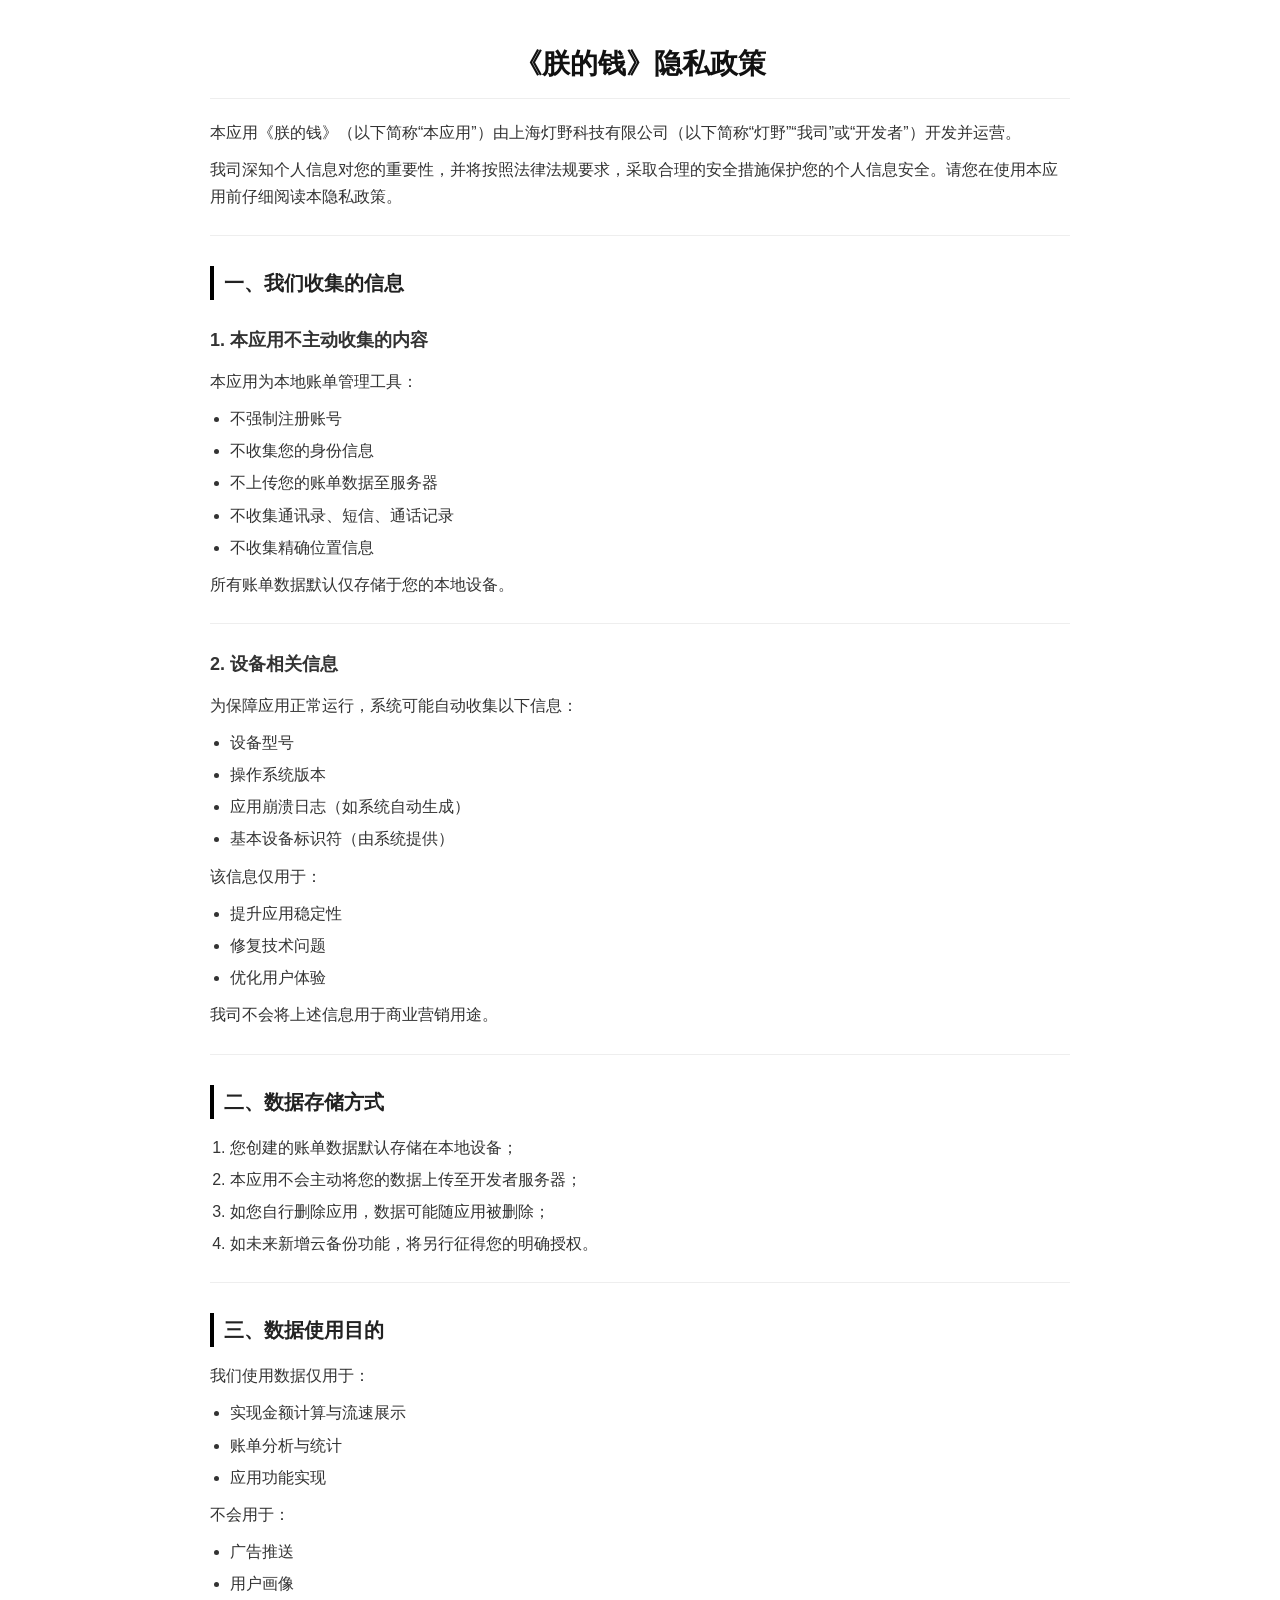
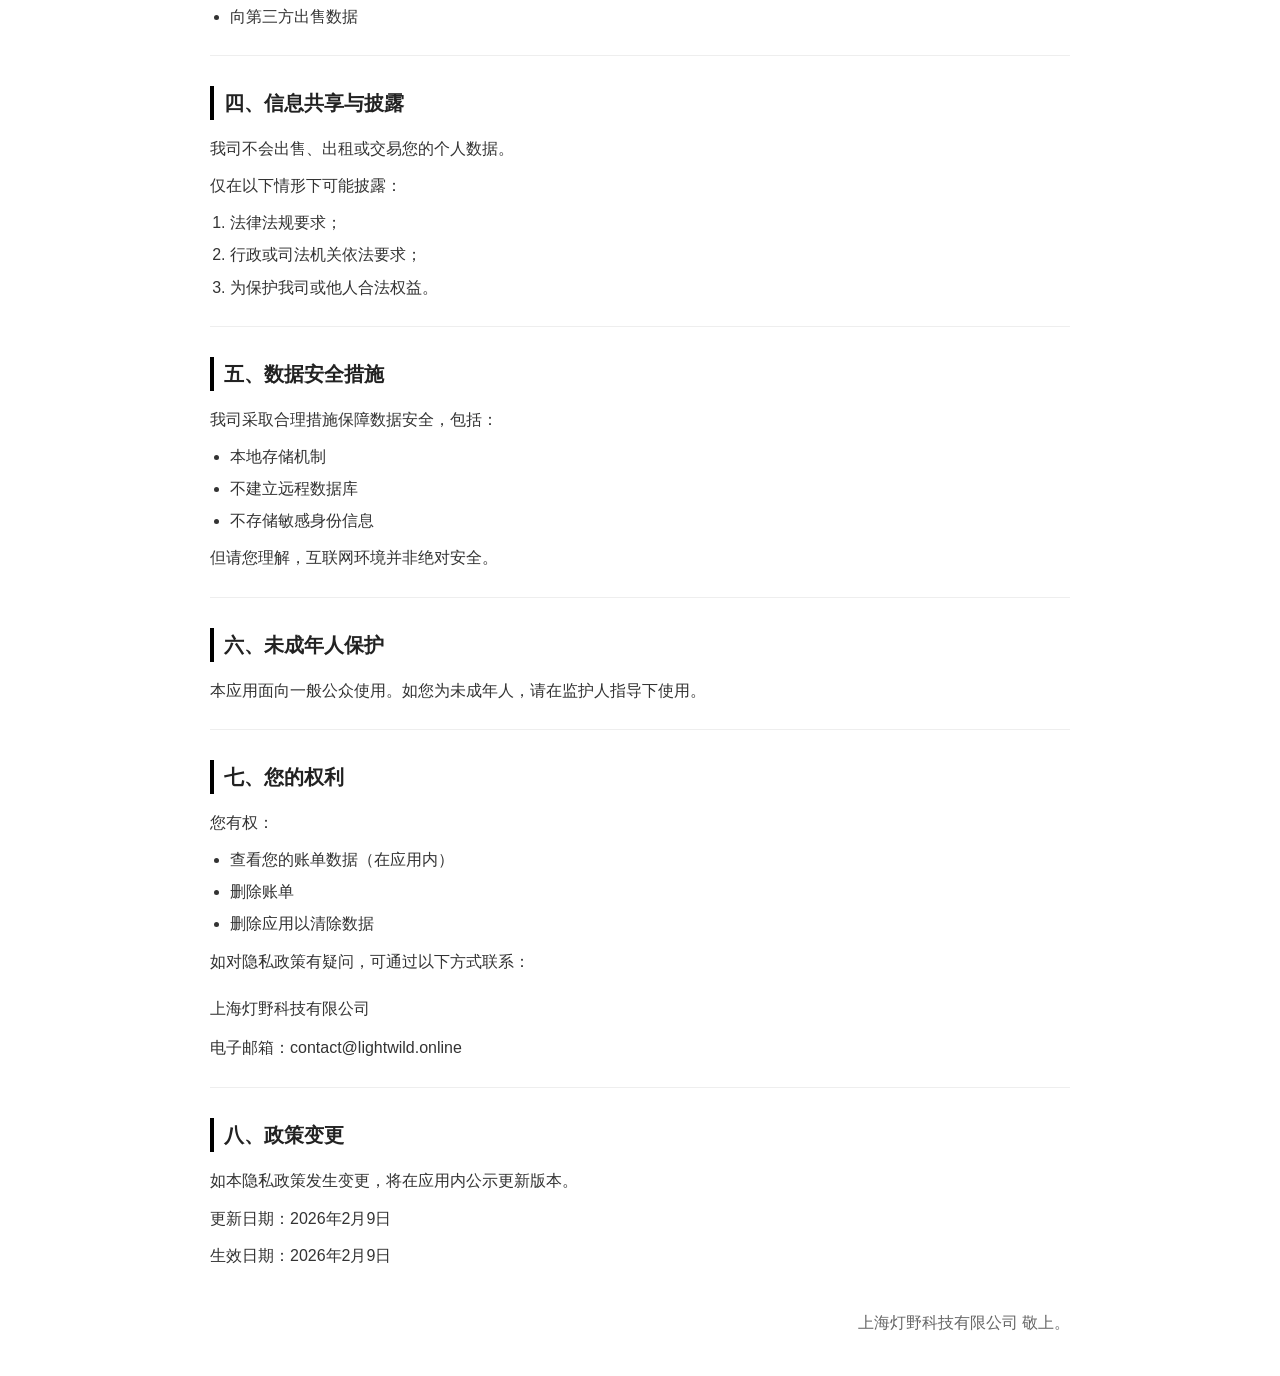
==== privacy.html @ 765c6512 "Create privacy.html" ====
<!DOCTYPE html>
<html lang="zh-CN">

<head>

    <meta charset="UTF-8">

    <meta name="viewport" content="width=device-width, initial-scale=1.0">

    <title>《朕的钱》隐私政策</title>

    <!-- 适配苹果审核要求，移动端兼容 -->

    <meta name="apple-mobile-web-app-capable" content="yes">

    <style>

        * {

            margin: 0;

 padding: 0;

            box-sizing: border-box;

            font-family: -apple-system, BlinkMacSystemFont, "Segoe UI", Roboto, sans-serif;

        }

        body {

            max-width: 900px;

            margin: 40px auto;

            padding: 0 20px;

            line-height: 1.7;

            color: #333;

        }

        h1 {

            font-size: 28px;

            margin-bottom: 20px;

            color: #111;

            border-bottom: 1px solid #eee;

            padding-bottom: 10px;

            text-align: center;

        }

        h2 {

            font-size: 20px;

            margin: 30px 0 15px;

            color: #222;

            border-left: 4px solid #000;

            padding-left: 10px;

        }

        h3 {

            font-size: 18px;

            margin: 25px 0 12px;

            color: #333;

        }

        p {

            margin: 10px 0;

            font-size: 16px;

        }

        ul, ol {

            margin: 10px 0 10px 20px;

            font-size: 16px;

        }

        li {

            margin: 5px 0;

        }

        .divider {

            border: none;

            border-top: 1px solid #eee;

            margin: 25px 0;

        }

        .contact {

            margin-top: 20px;

            line-height: 1.8;

        }

        .footer {

            margin-top: 40px;

            text-align: right;

            color: #666;

        }

    </style>

</head>

<body>

    <h1>《朕的钱》隐私政策</h1>

    <p>本应用《朕的钱》（以下简称“本应用”）由上海灯野科技有限公司（以下简称“灯野”“我司”或“开发者”）开发并运营。</p>

    <p>我司深知个人信息对您的重要性，并将按照法律法规要求，采取合理的安全措施保护您的个人信息安全。请您在使用本应用前仔细阅读本隐私政策。</p>

    <hr class="divider">

    <h2>一、我们收集的信息</h2>

    <h3>1. 本应用不主动收集的内容</h3>

    <p>本应用为本地账单管理工具：</p>

    <ul>

        <li>不强制注册账号</li>

        <li>不收集您的身份信息</li>

        <li>不上传您的账单数据至服务器</li>

        <li>不收集通讯录、短信、通话记录</li>

        <li>不收集精确位置信息</li>

    </ul>

<p>所有账单数据默认仅存储于您的本地设备。</p>

    <hr class="divider">

    <h3>2. 设备相关信息</h3>

    <p>为保障应用正常运行，系统可能自动收集以下信息：</p>

    <ul>

        <li>设备型号</li>

        <li>操作系统版本</li>

        <li>应用崩溃日志（如系统自动生成）</li>

        <li>基本设备标识符（由系统提供）</li>

    </ul>

    <p>该信息仅用于：</p>

    <ul>

        <li>提升应用稳定性</li>

<li>修复技术问题</li>

        <li>优化用户体验</li>

    </ul>

    <p>我司不会将上述信息用于商业营销用途。</p>

    <hr class="divider">

    <h2>二、数据存储方式</h2>

    <ol>

        <li>您创建的账单数据默认存储在本地设备；</li>

        <li>本应用不会主动将您的数据上传至开发者服务器；</li>

        <li>如您自行删除应用，数据可能随应用被删除；</li>

        <li>如未来新增云备份功能，将另行征得您的明确授权。</li>

    </ol>

<hr class="divider">

    <h2>三、数据使用目的</h2>

    <p>我们使用数据仅用于：</p>

    <ul>

        <li>实现金额计算与流速展示</li>

        <li>账单分析与统计</li>

        <li>应用功能实现</li>

    </ul>

    <p>不会用于：</p>

    <ul>

        <li>广告推送</li>

        <li>用户画像</li>

        <li>向第三方出售数据</li>

    </ul>

    <hr class="divider">

    <h2>四、信息共享与披露</h2>

    <p>我司不会出售、出租或交易您的个人数据。</p>

    <p>仅在以下情形下可能披露：</p>

    <ol>

        <li>法律法规要求；</li>

        <li>行政或司法机关依法要求；</li>

        <li>为保护我司或他人合法权益。</li>

    </ol>

    <hr class="divider">

<h2>五、数据安全措施</h2>

 <p>我司采取合理措施保障数据安全，包括：</p>

    <ul>

 <li>本地存储机制</li>

        <li>不建立远程数据库</li>

        <li>不存储敏感身份信息</li>

    </ul>

    <p>但请您理解，互联网环境并非绝对安全。</p>

    <hr class="divider">

    <h2>六、未成年人保护</h2>

    <p>本应用面向一般公众使用。如您为未成年人，请在监护人指导下使用。</p>

    <hr class="divider">

    <h2>七、您的权利</h2>

    <p>您有权：</p>

    <ul>

        <li>查看您的账单数据（在应用内）</li>

        <li>删除账单</li>

        <li>删除应用以清除数据</li>

    </ul>

    <p>如对隐私政策有疑问，可通过以下方式联系：</p>

    <div class="contact">

        <p>上海灯野科技有限公司</p>

        <p>电子邮箱：contact@lightwild.online</p>

    </div>

    <hr class="divider">

    <h2>八、政策变更</h2>

    <p>如本隐私政策发生变更，将在应用内公示更新版本。</p>

    <p>更新日期：2026年2月9日</p>

    <p>生效日期：2026年2月9日</p>

    <div class="footer">

        <p>上海灯野科技有限公司 敬上。</p>

    </div>

</body>

</html>
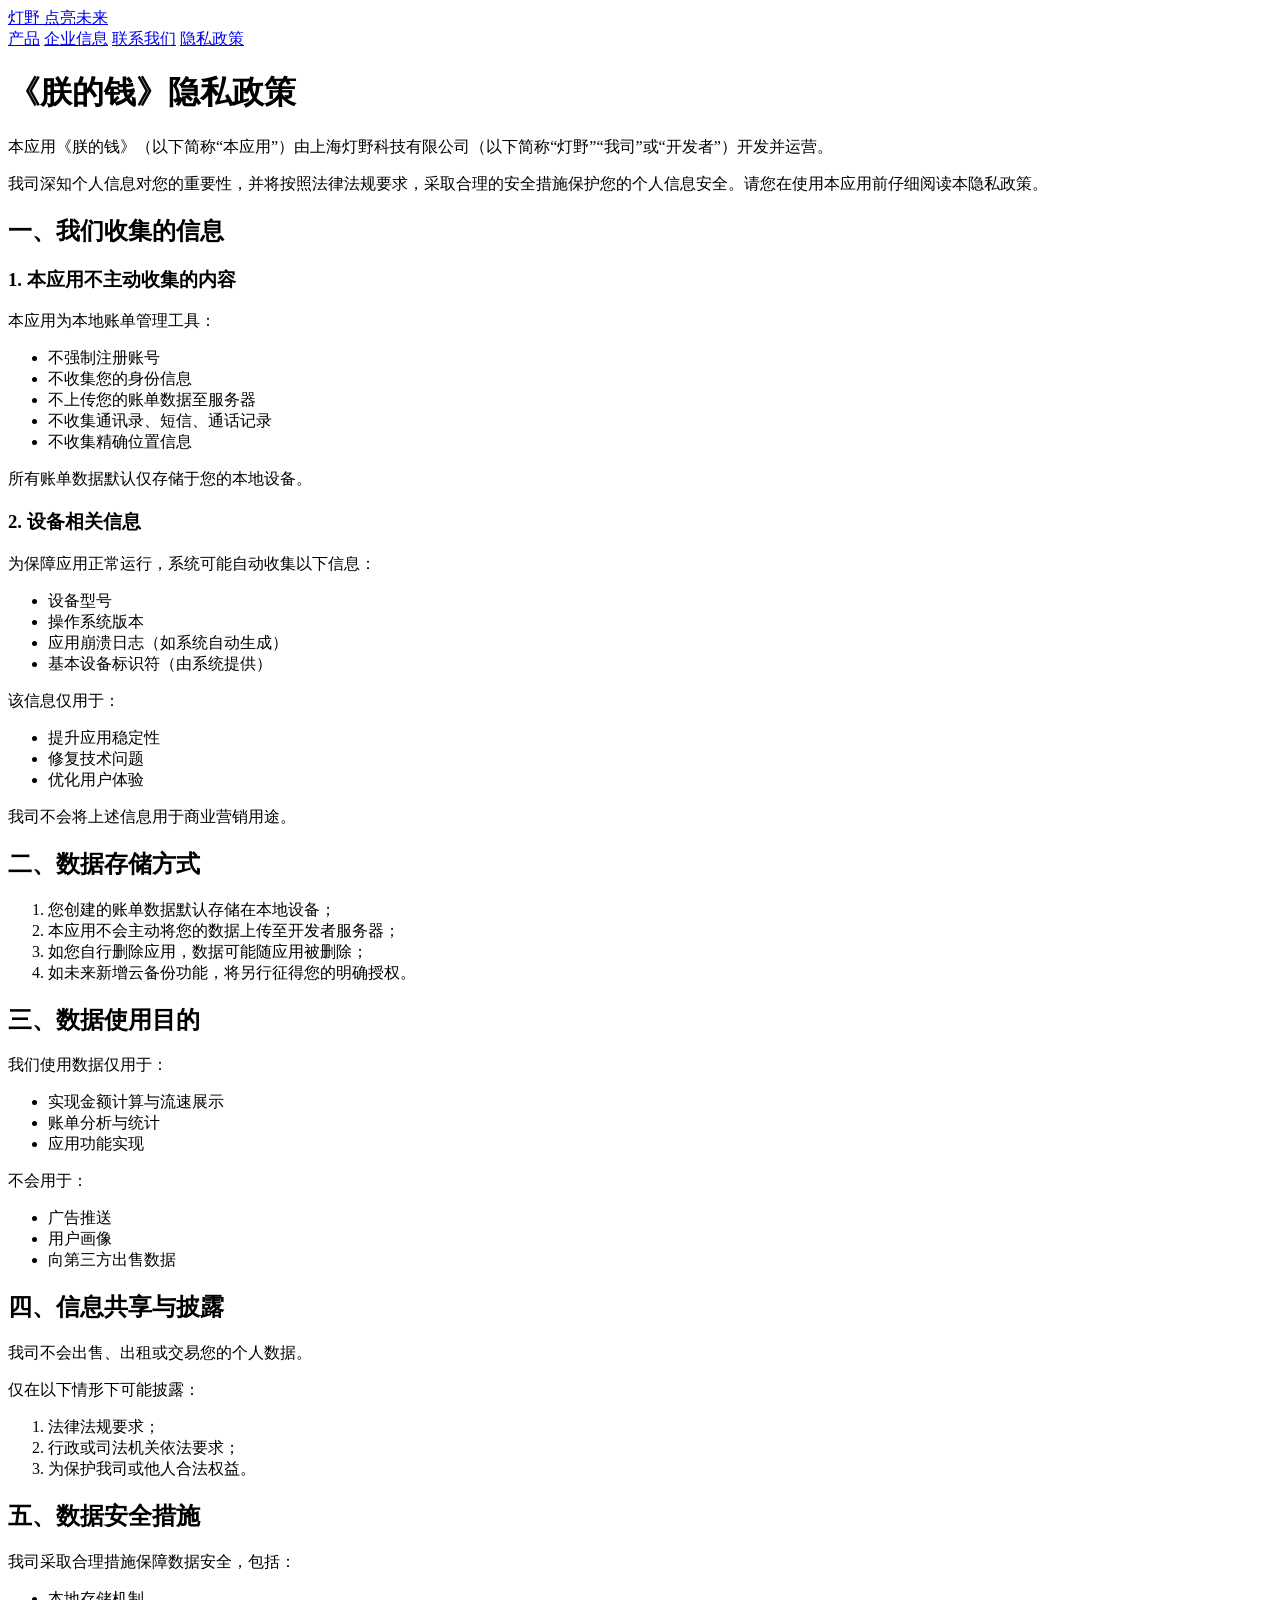
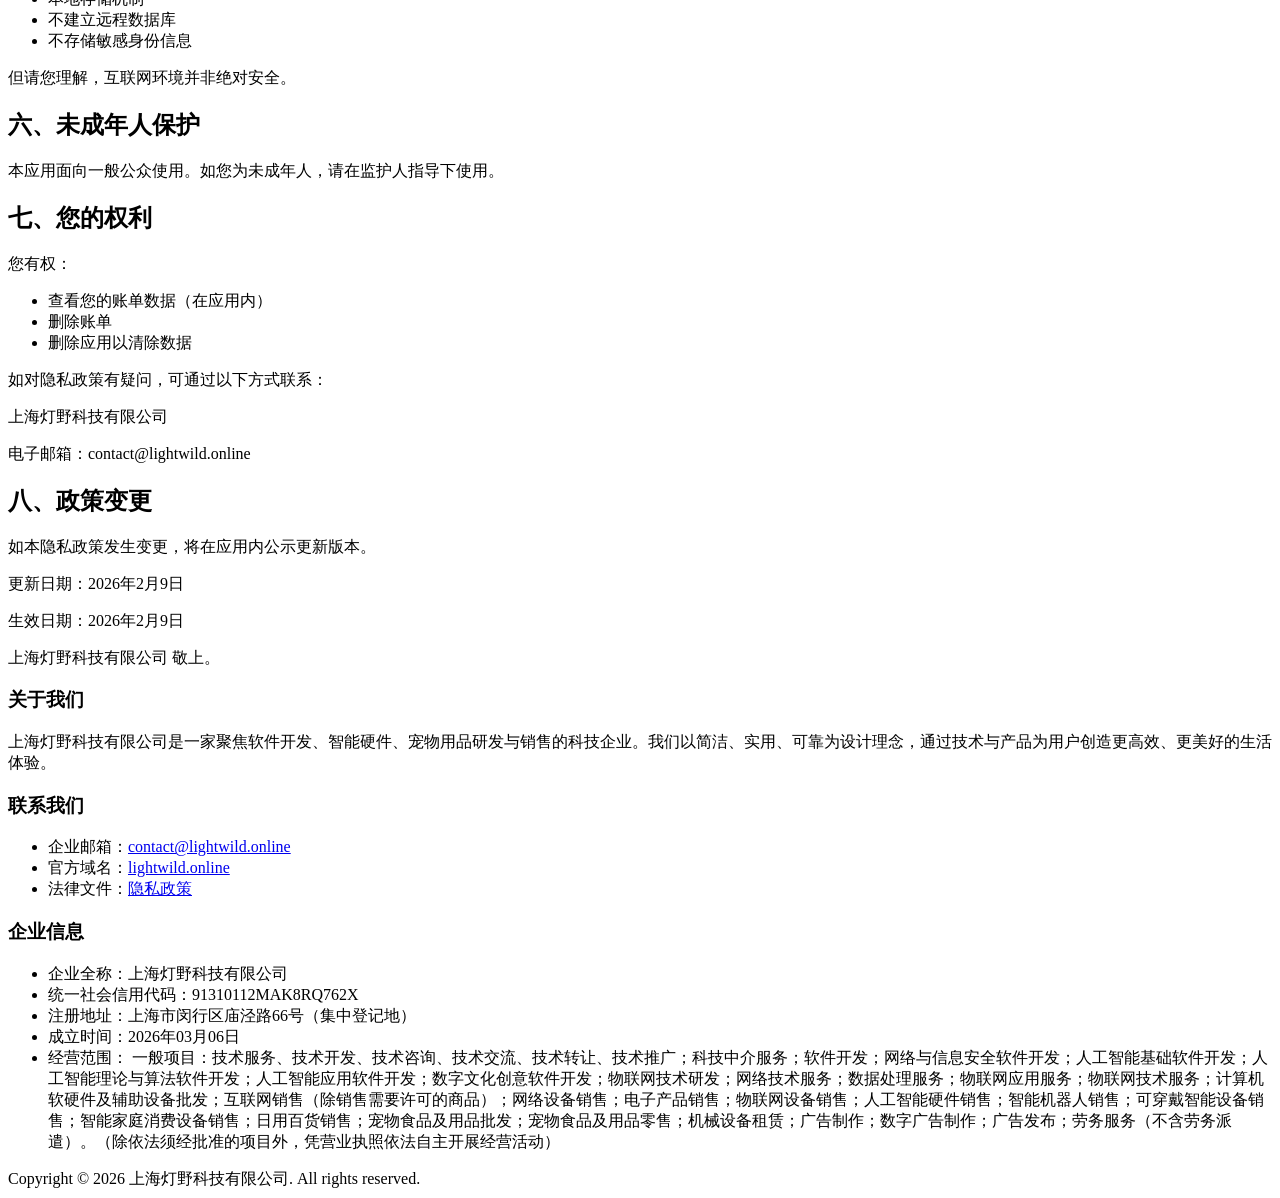
==== commit d886bd28: "Update privacy.html" ====
--- a/privacy.html
+++ b/privacy.html
@@ -2,331 +2,172 @@
 <html lang="zh-CN">
 
 <head>
-
     <meta charset="UTF-8">
-
     <meta name="viewport" content="width=device-width, initial-scale=1.0">
-
     <title>《朕的钱》隐私政策</title>
-
-    <!-- 适配苹果审核要求，移动端兼容 -->
-
     <meta name="apple-mobile-web-app-capable" content="yes">
-
-    <style>
-
-        * {
-
-            margin: 0;
-
- padding: 0;
-
-            box-sizing: border-box;
-
-            font-family: -apple-system, BlinkMacSystemFont, "Segoe UI", Roboto, sans-serif;
-
-        }
-
-        body {
-
-            max-width: 900px;
-
-            margin: 40px auto;
-
-            padding: 0 20px;
-
-            line-height: 1.7;
-
-            color: #333;
-
-        }
-
-        h1 {
-
-            font-size: 28px;
-
-            margin-bottom: 20px;
-
-            color: #111;
-
-            border-bottom: 1px solid #eee;
-
-            padding-bottom: 10px;
-
-            text-align: center;
-
-        }
-
-        h2 {
-
-            font-size: 20px;
-
-            margin: 30px 0 15px;
-
-            color: #222;
-
-            border-left: 4px solid #000;
-
-            padding-left: 10px;
-
-        }
-
-        h3 {
-
-            font-size: 18px;
-
-            margin: 25px 0 12px;
-
-            color: #333;
-
-        }
-
-        p {
-
-            margin: 10px 0;
-
-            font-size: 16px;
-
-        }
-
-        ul, ol {
-
-            margin: 10px 0 10px 20px;
-
-            font-size: 16px;
-
-        }
-
-        li {
-
-            margin: 5px 0;
-
-        }
-
-        .divider {
-
-            border: none;
-
-            border-top: 1px solid #eee;
-
-            margin: 25px 0;
-
-        }
-
-        .contact {
-
-            margin-top: 20px;
-
-            line-height: 1.8;
-
-        }
-
-        .footer {
-
-            margin-top: 40px;
-
-            text-align: right;
-
-            color: #666;
-
-        }
-
-    </style>
-
+    <link rel="stylesheet" href="styles.css">
 </head>
 
 <body>
+    <nav class="global-nav">
+        <div class="nav-content">
+            <a href="index.html" class="brand">
+                <span class="brand-text">灯野</span>
+                <span class="brand-slogan">点亮未来</span>
+            </a>
+            <div class="nav-links">
+                <a href="index.html#product">产品</a>
+                <a href="index.html#company-info">企业信息</a>
+                <a href="index.html#contact">联系我们</a>
+                <a href="privacy.html">隐私政策</a>
+            </div>
+        </div>
+    </nav>
 
-    <h1>《朕的钱》隐私政策</h1>
+    <main class="legal-page">
+        <div class="legal-container legal-section">
+            <h1 class="legal-title">《朕的钱》隐私政策</h1>
+            <p>本应用《朕的钱》（以下简称“本应用”）由上海灯野科技有限公司（以下简称“灯野”“我司”或“开发者”）开发并运营。</p>
+            <p>我司深知个人信息对您的重要性，并将按照法律法规要求，采取合理的安全措施保护您的个人信息安全。请您在使用本应用前仔细阅读本隐私政策。</p>
+            <div class="legal-divider"></div>
 
-    <p>本应用《朕的钱》（以下简称“本应用”）由上海灯野科技有限公司（以下简称“灯野”“我司”或“开发者”）开发并运营。</p>
+            <h2>一、我们收集的信息</h2>
+            <h3>1. 本应用不主动收集的内容</h3>
+            <p>本应用为本地账单管理工具：</p>
+            <ul>
+                <li>不强制注册账号</li>
+                <li>不收集您的身份信息</li>
+                <li>不上传您的账单数据至服务器</li>
+                <li>不收集通讯录、短信、通话记录</li>
+                <li>不收集精确位置信息</li>
+            </ul>
+            <p>所有账单数据默认仅存储于您的本地设备。</p>
+            <div class="legal-divider"></div>
 
-    <p>我司深知个人信息对您的重要性，并将按照法律法规要求，采取合理的安全措施保护您的个人信息安全。请您在使用本应用前仔细阅读本隐私政策。</p>
+            <h3>2. 设备相关信息</h3>
+            <p>为保障应用正常运行，系统可能自动收集以下信息：</p>
+            <ul>
+                <li>设备型号</li>
+                <li>操作系统版本</li>
+                <li>应用崩溃日志（如系统自动生成）</li>
+                <li>基本设备标识符（由系统提供）</li>
+            </ul>
+            <p>该信息仅用于：</p>
+            <ul>
+                <li>提升应用稳定性</li>
+                <li>修复技术问题</li>
+                <li>优化用户体验</li>
+            </ul>
+            <p>我司不会将上述信息用于商业营销用途。</p>
+            <div class="legal-divider"></div>
 
-    <hr class="divider">
+            <h2>二、数据存储方式</h2>
+            <ol>
+                <li>您创建的账单数据默认存储在本地设备；</li>
+                <li>本应用不会主动将您的数据上传至开发者服务器；</li>
+                <li>如您自行删除应用，数据可能随应用被删除；</li>
+                <li>如未来新增云备份功能，将另行征得您的明确授权。</li>
+            </ol>
+            <div class="legal-divider"></div>
 
-    <h2>一、我们收集的信息</h2>
+            <h2>三、数据使用目的</h2>
+            <p>我们使用数据仅用于：</p>
+            <ul>
+                <li>实现金额计算与流速展示</li>
+                <li>账单分析与统计</li>
+                <li>应用功能实现</li>
+            </ul>
+            <p>不会用于：</p>
+            <ul>
+                <li>广告推送</li>
+                <li>用户画像</li>
+                <li>向第三方出售数据</li>
+            </ul>
+            <div class="legal-divider"></div>
 
-    <h3>1. 本应用不主动收集的内容</h3>
+            <h2>四、信息共享与披露</h2>
+            <p>我司不会出售、出租或交易您的个人数据。</p>
+            <p>仅在以下情形下可能披露：</p>
+            <ol>
+                <li>法律法规要求；</li>
+                <li>行政或司法机关依法要求；</li>
+                <li>为保护我司或他人合法权益。</li>
+            </ol>
+            <div class="legal-divider"></div>
 
-    <p>本应用为本地账单管理工具：</p>
+            <h2>五、数据安全措施</h2>
+            <p>我司采取合理措施保障数据安全，包括：</p>
+            <ul>
+                <li>本地存储机制</li>
+                <li>不建立远程数据库</li>
+                <li>不存储敏感身份信息</li>
+            </ul>
+            <p>但请您理解，互联网环境并非绝对安全。</p>
+            <div class="legal-divider"></div>
 
-    <ul>
+            <h2>六、未成年人保护</h2>
+            <p>本应用面向一般公众使用。如您为未成年人，请在监护人指导下使用。</p>
+            <div class="legal-divider"></div>
 
-        <li>不强制注册账号</li>
+            <h2>七、您的权利</h2>
+            <p>您有权：</p>
+            <ul>
+                <li>查看您的账单数据（在应用内）</li>
+                <li>删除账单</li>
+                <li>删除应用以清除数据</li>
+            </ul>
+            <p>如对隐私政策有疑问，可通过以下方式联系：</p>
+            <p>上海灯野科技有限公司</p>
+            <p>电子邮箱：contact@lightwild.online</p>
+            <div class="legal-divider"></div>
 
-        <li>不收集您的身份信息</li>
+            <h2>八、政策变更</h2>
+            <p>如本隐私政策发生变更，将在应用内公示更新版本。</p>
+            <p>更新日期：2026年2月9日</p>
+            <p>生效日期：2026年2月9日</p>
+            <div class="legal-footer">
+                <p>上海灯野科技有限公司 敬上。</p>
+            </div>
+        </div>
+    </main>
 
-        <li>不上传您的账单数据至服务器</li>
-
-        <li>不收集通讯录、短信、通话记录</li>
-
-        <li>不收集精确位置信息</li>
-
-    </ul>
-
-<p>所有账单数据默认仅存储于您的本地设备。</p>
-
-    <hr class="divider">
-
-    <h3>2. 设备相关信息</h3>
-
-    <p>为保障应用正常运行，系统可能自动收集以下信息：</p>
-
-    <ul>
-
-        <li>设备型号</li>
-
-        <li>操作系统版本</li>
-
-        <li>应用崩溃日志（如系统自动生成）</li>
-
-        <li>基本设备标识符（由系统提供）</li>
-
-    </ul>
-
-    <p>该信息仅用于：</p>
-
-    <ul>
-
-        <li>提升应用稳定性</li>
-
-<li>修复技术问题</li>
-
-        <li>优化用户体验</li>
-
-    </ul>
-
-    <p>我司不会将上述信息用于商业营销用途。</p>
-
-    <hr class="divider">
-
-    <h2>二、数据存储方式</h2>
-
-    <ol>
-
-        <li>您创建的账单数据默认存储在本地设备；</li>
-
-        <li>本应用不会主动将您的数据上传至开发者服务器；</li>
-
-        <li>如您自行删除应用，数据可能随应用被删除；</li>
-
-        <li>如未来新增云备份功能，将另行征得您的明确授权。</li>
-
-    </ol>
-
-<hr class="divider">
-
-    <h2>三、数据使用目的</h2>
-
-    <p>我们使用数据仅用于：</p>
-
-    <ul>
-
-        <li>实现金额计算与流速展示</li>
-
-        <li>账单分析与统计</li>
-
-        <li>应用功能实现</li>
-
-    </ul>
-
-    <p>不会用于：</p>
-
-    <ul>
-
-        <li>广告推送</li>
-
-        <li>用户画像</li>
-
-        <li>向第三方出售数据</li>
-
-    </ul>
-
-    <hr class="divider">
-
-    <h2>四、信息共享与披露</h2>
-
-    <p>我司不会出售、出租或交易您的个人数据。</p>
-
-    <p>仅在以下情形下可能披露：</p>
-
-    <ol>
-
-        <li>法律法规要求；</li>
-
-        <li>行政或司法机关依法要求；</li>
-
-        <li>为保护我司或他人合法权益。</li>
-
-    </ol>
-
-    <hr class="divider">
-
-<h2>五、数据安全措施</h2>
-
- <p>我司采取合理措施保障数据安全，包括：</p>
-
-    <ul>
-
- <li>本地存储机制</li>
-
-        <li>不建立远程数据库</li>
-
-        <li>不存储敏感身份信息</li>
-
-    </ul>
-
-    <p>但请您理解，互联网环境并非绝对安全。</p>
-
-    <hr class="divider">
-
-    <h2>六、未成年人保护</h2>
-
-    <p>本应用面向一般公众使用。如您为未成年人，请在监护人指导下使用。</p>
-
-    <hr class="divider">
-
-    <h2>七、您的权利</h2>
-
-    <p>您有权：</p>
-
-    <ul>
-
-        <li>查看您的账单数据（在应用内）</li>
-
-        <li>删除账单</li>
-
-        <li>删除应用以清除数据</li>
-
-    </ul>
-
-    <p>如对隐私政策有疑问，可通过以下方式联系：</p>
-
-    <div class="contact">
-
-        <p>上海灯野科技有限公司</p>
-
-        <p>电子邮箱：contact@lightwild.online</p>
-
-    </div>
-
-    <hr class="divider">
-
-    <h2>八、政策变更</h2>
-
-    <p>如本隐私政策发生变更，将在应用内公示更新版本。</p>
-
-    <p>更新日期：2026年2月9日</p>
-
-    <p>生效日期：2026年2月9日</p>
-
-    <div class="footer">
-
-        <p>上海灯野科技有限公司 敬上。</p>
-
-    </div>
-
+    <footer class="global-footer" id="contact">
+        <div class="container">
+            <div class="footer-columns">
+                <div class="footer-column">
+                    <h3 class="footer-title">关于我们</h3>
+                    <p class="footer-text">
+                        上海灯野科技有限公司是一家聚焦软件开发、智能硬件、宠物用品研发与销售的科技企业。我们以简洁、实用、可靠为设计理念，通过技术与产品为用户创造更高效、更美好的生活体验。
+                    </p>
+                </div>
+                <div class="footer-column">
+                    <h3 class="footer-title">联系我们</h3>
+                    <ul class="footer-list">
+                        <li><span class="footer-label">企业邮箱：</span><a href="mailto:contact@lightwild.online" class="footer-value">contact@lightwild.online</a></li>
+                        <li><span class="footer-label">官方域名：</span><a href="https://lightwild.online" class="footer-value">lightwild.online</a></li>
+                        <li><span class="footer-label">法律文件：</span><a href="privacy.html" class="footer-value">隐私政策</a></li>
+                    </ul>
+                </div>
+                <div class="footer-column wide" id="company-info">
+                    <h3 class="footer-title">企业信息</h3>
+                    <ul class="footer-list">
+                        <li><span class="footer-label">企业全称：</span><span class="footer-value">上海灯野科技有限公司</span></li>
+                        <li><span class="footer-label">统一社会信用代码：</span><span class="footer-value">91310112MAK8RQ762X</span></li>
+                        <li><span class="footer-label">注册地址：</span><span class="footer-value">上海市闵行区庙泾路66号（集中登记地）</span></li>
+                        <li><span class="footer-label">成立时间：</span><span class="footer-value">2026年03月06日</span></li>
+                        <li>
+                            <span class="footer-label">经营范围：</span>
+                            <span class="footer-value">一般项目：技术服务、技术开发、技术咨询、技术交流、技术转让、技术推广；科技中介服务；软件开发；网络与信息安全软件开发；人工智能基础软件开发；人工智能理论与算法软件开发；人工智能应用软件开发；数字文化创意软件开发；物联网技术研发；网络技术服务；数据处理服务；物联网应用服务；物联网技术服务；计算机软硬件及辅助设备批发；互联网销售（除销售需要许可的商品）；网络设备销售；电子产品销售；物联网设备销售；人工智能硬件销售；智能机器人销售；可穿戴智能设备销售；智能家庭消费设备销售；日用百货销售；宠物食品及用品批发；宠物食品及用品零售；机械设备租赁；广告制作；数字广告制作；广告发布；劳务服务（不含劳务派遣）。（除依法须经批准的项目外，凭营业执照依法自主开展经营活动）</span>
+                        </li>
+                    </ul>
+                </div>
+            </div>
+            <div class="footer-divider"></div>
+            <div class="footer-copyright">
+                Copyright © 2026 上海灯野科技有限公司. All rights reserved.
+            </div>
+        </div>
+    </footer>
 </body>
-
 </html>
